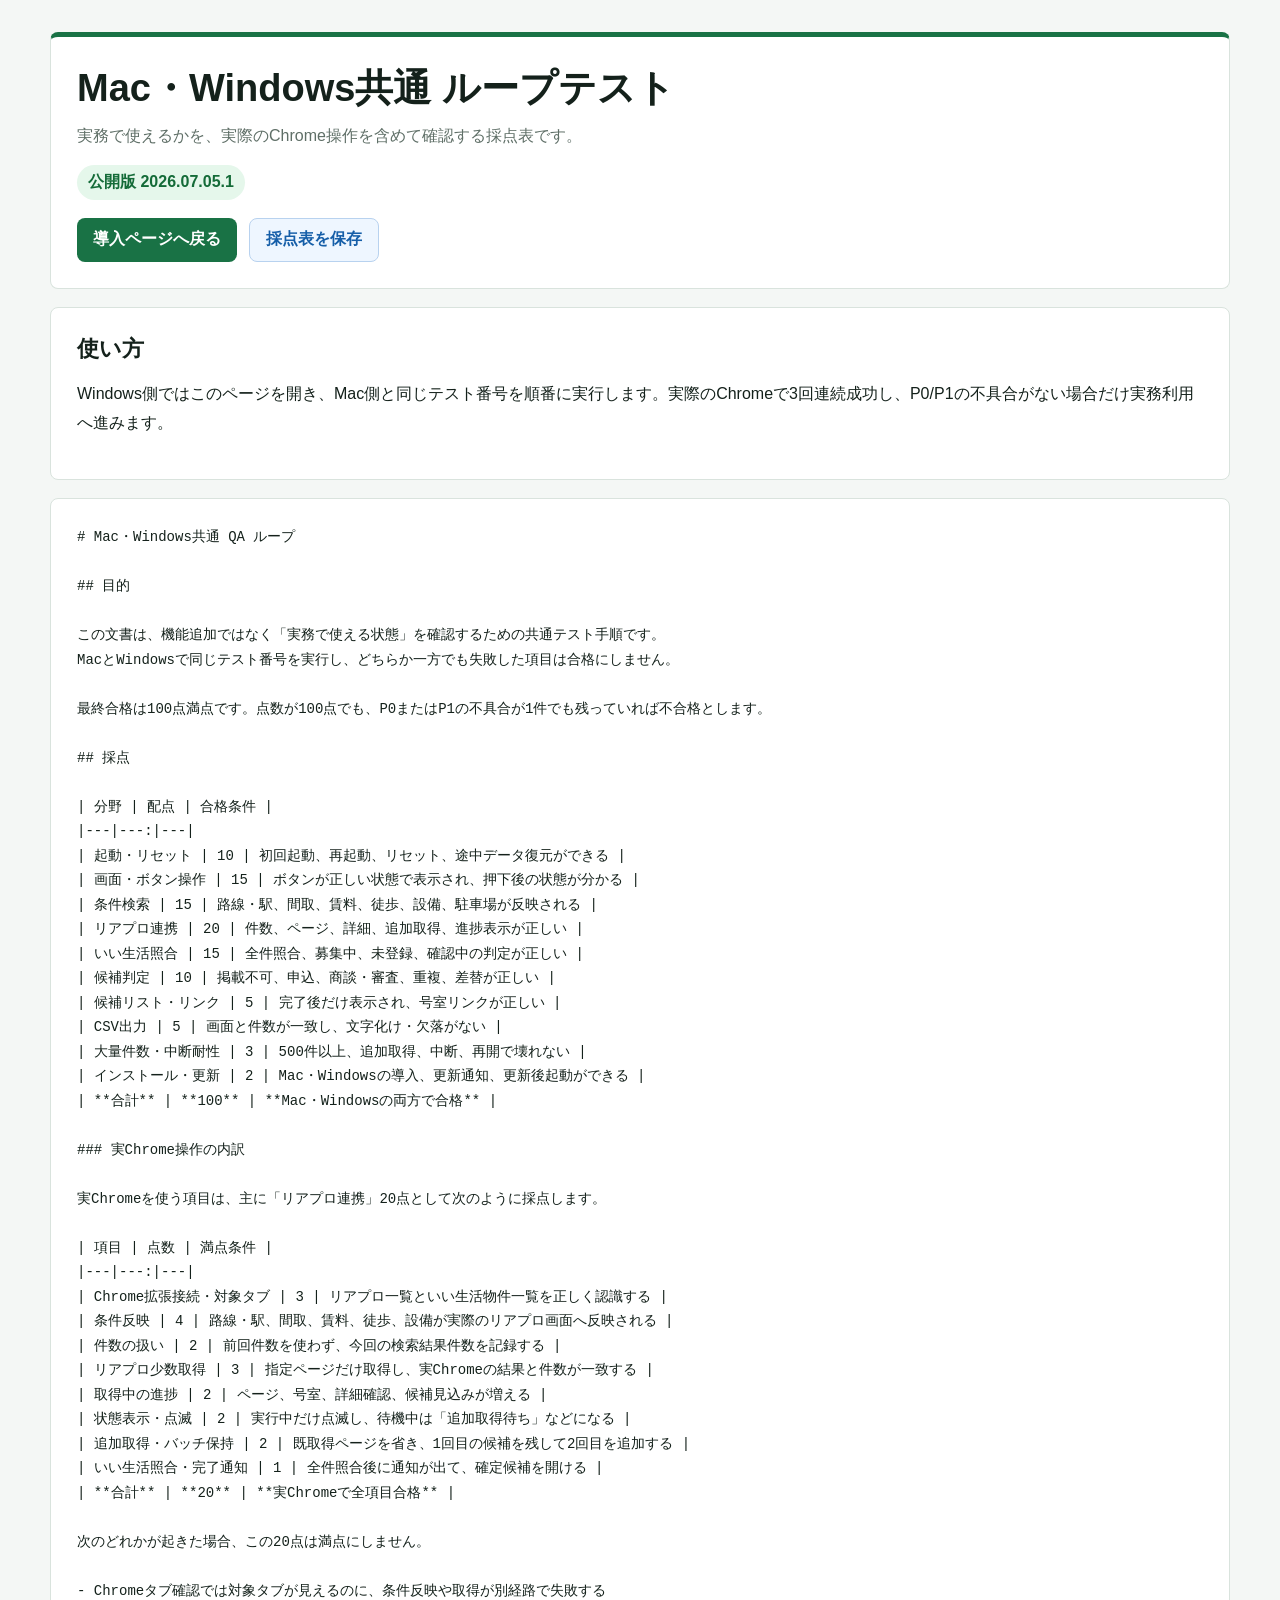
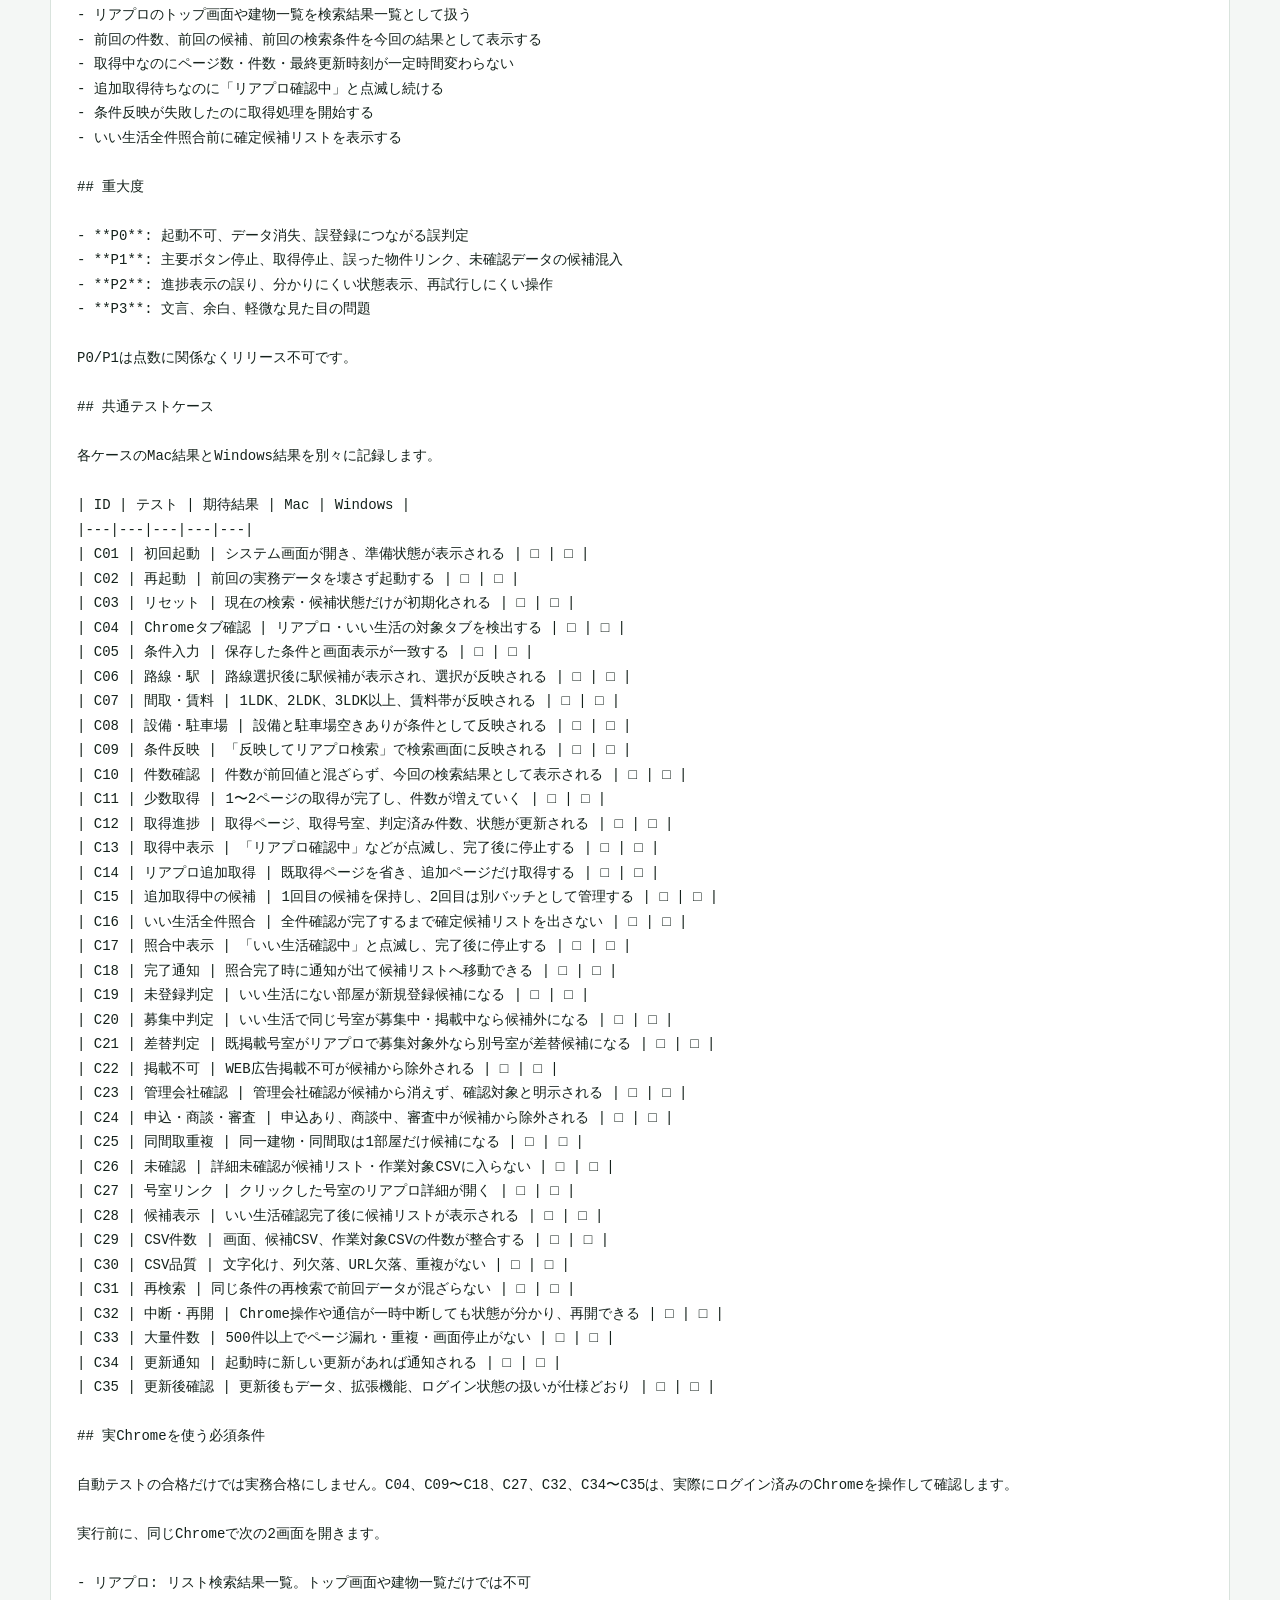
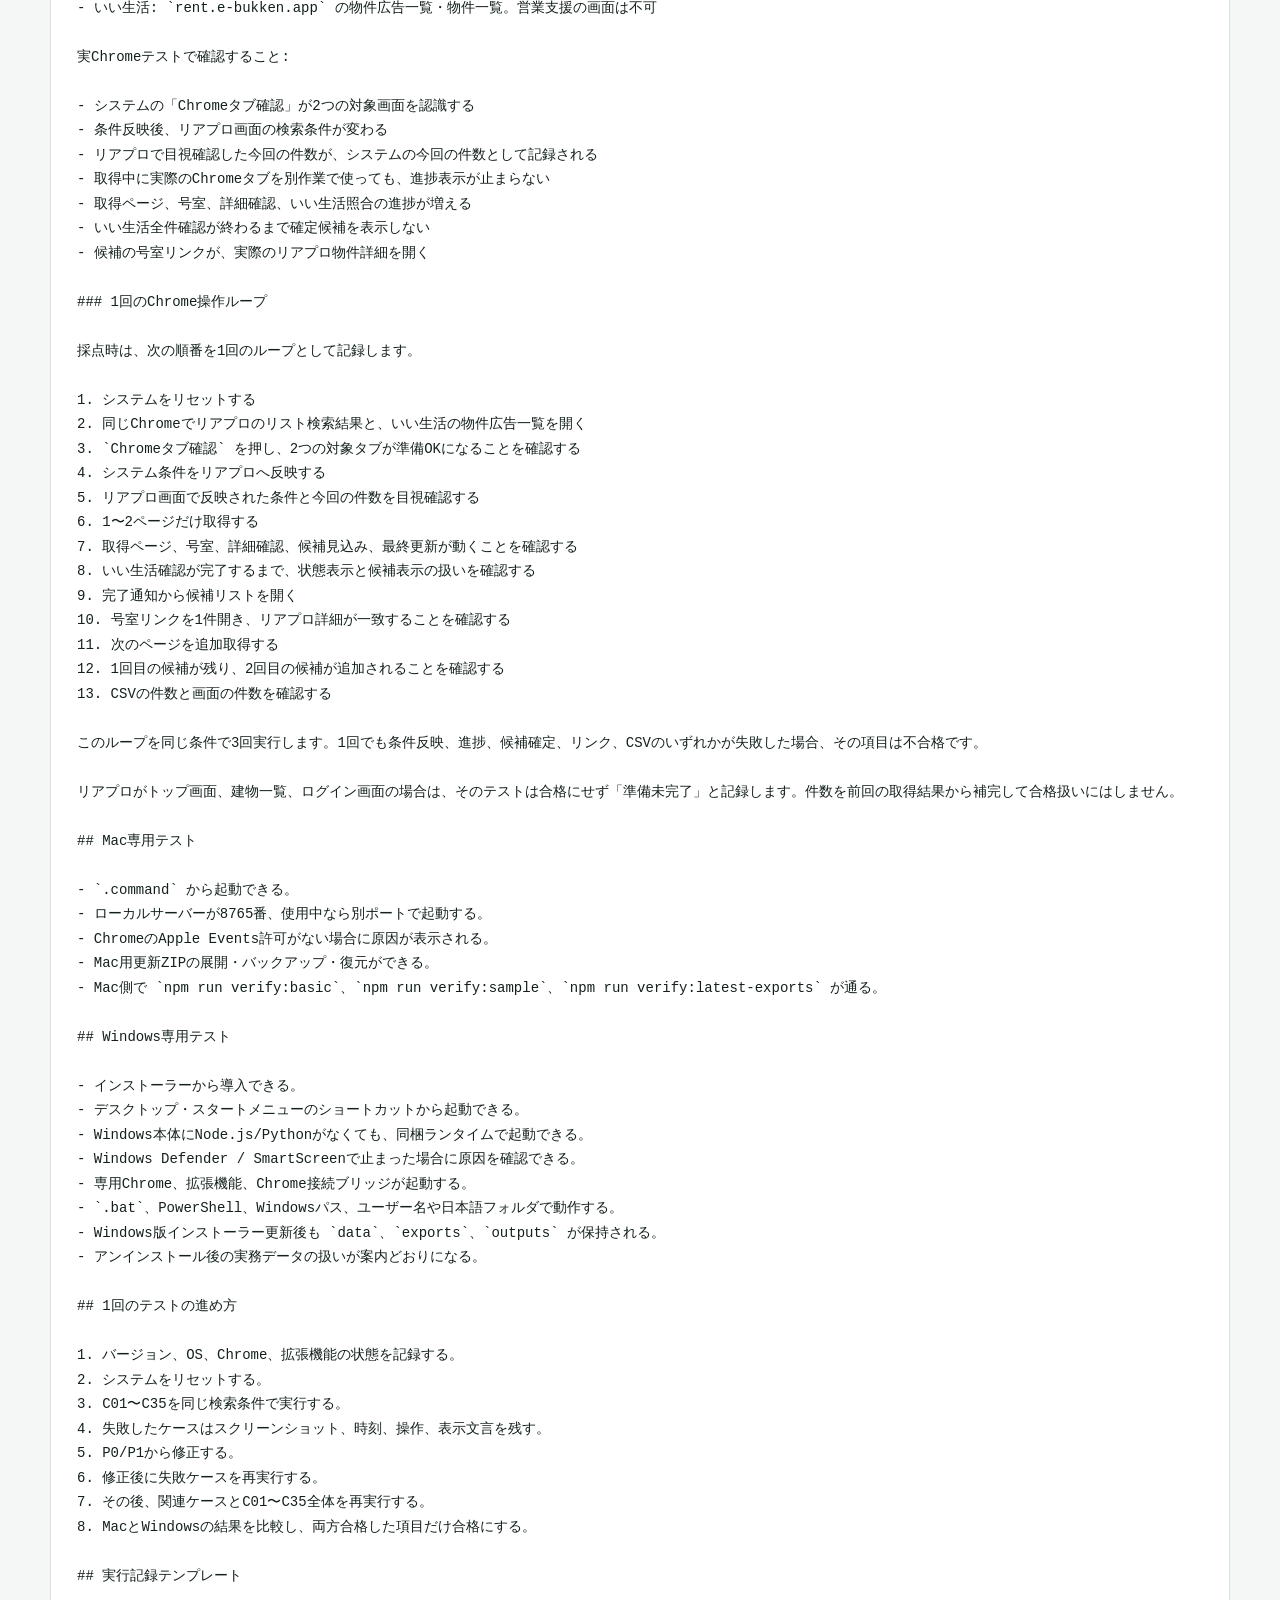
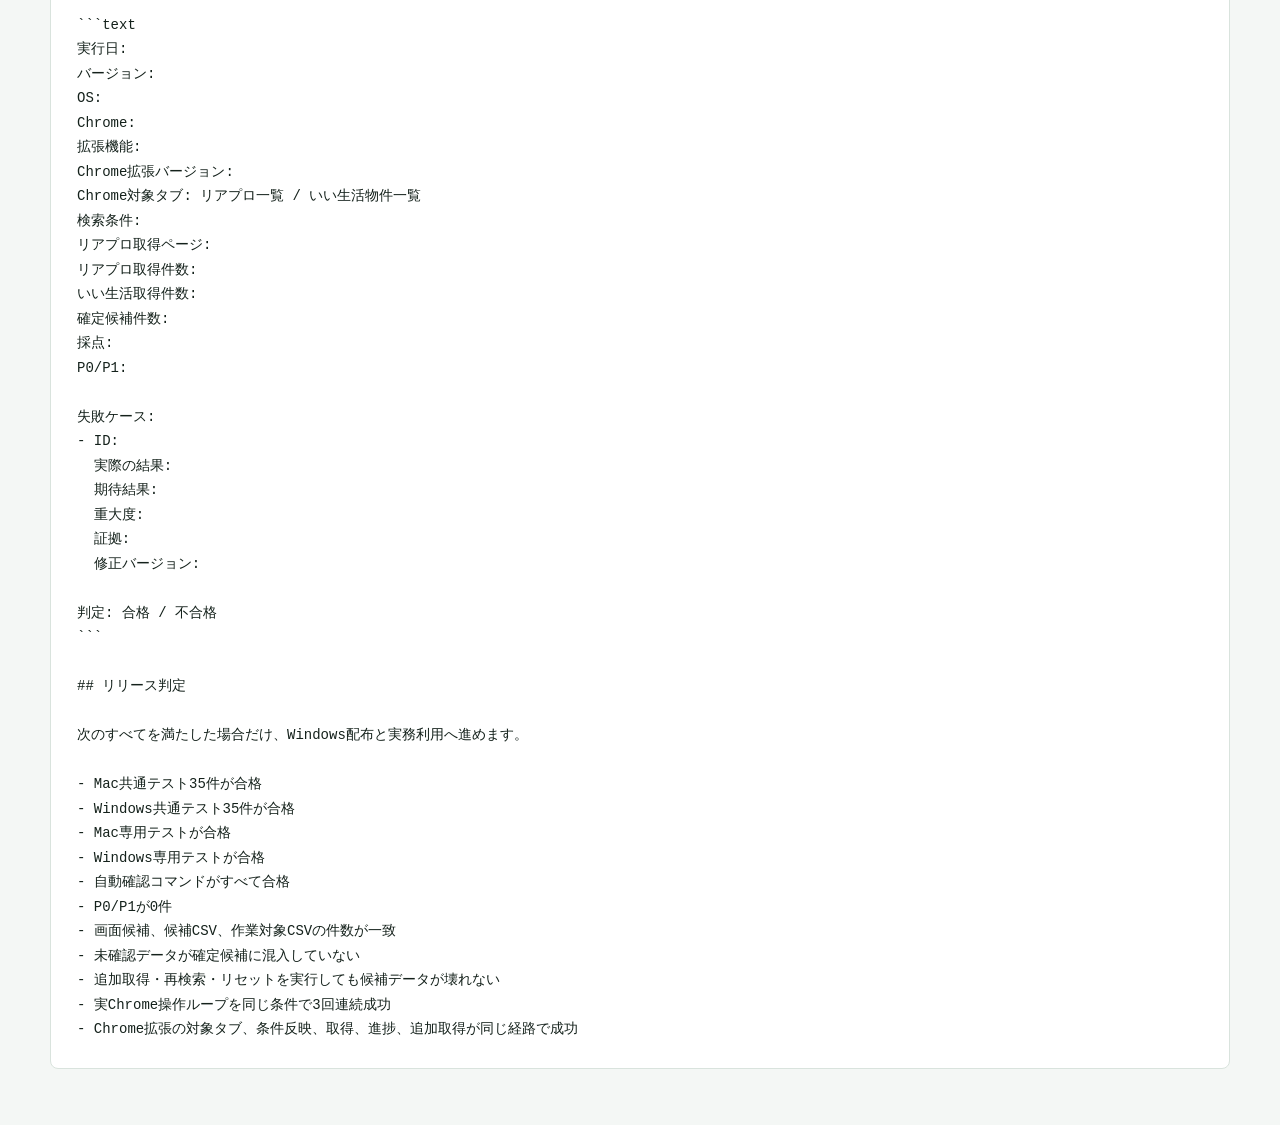
==== qa-loop.html @ 651c1146 "Publish QA loop guide for Mac and Windows" ====
<!doctype html>
<html lang="ja">
<head>
  <meta charset="utf-8">
  <meta name="viewport" content="width=device-width, initial-scale=1">
  <title>物件候補リスト作成システム ループテスト</title>
  <style>
    :root { color-scheme: light; --ink: #14211b; --muted: #5f6f67; --line: #d9e3dd; --green: #197245; --wash: #f4f7f5; }
    * { box-sizing: border-box; }
    body { margin: 0; background: var(--wash); color: var(--ink); font-family: -apple-system, BlinkMacSystemFont, "Segoe UI", sans-serif; }
    main { width: min(1180px, calc(100% - 40px)); margin: 0 auto; padding: 32px 0 56px; }
    header, section { background: #fff; border: 1px solid var(--line); border-radius: 8px; padding: 26px; }
    header { border-top: 5px solid var(--green); margin-bottom: 18px; }
    h1 { margin: 0 0 8px; font-size: clamp(26px, 4vw, 38px); }
    h2 { margin: 0 0 10px; font-size: 22px; }
    p { line-height: 1.8; }
    .lead { color: var(--muted); margin: 0; }
    .status { display: inline-block; margin-top: 14px; padding: 7px 11px; border-radius: 999px; background: #e5f7eb; color: #146b38; font-weight: 800; }
    .guide { margin-bottom: 18px; }
    pre { margin: 0; white-space: pre-wrap; overflow-wrap: anywhere; font: 14px/1.75 ui-monospace, SFMono-Regular, Menlo, Consolas, monospace; }
    .actions { display: flex; gap: 12px; flex-wrap: wrap; margin-top: 18px; }
    a { display: inline-flex; align-items: center; min-height: 44px; padding: 10px 16px; border-radius: 8px; font-weight: 800; text-decoration: none; }
    .primary { background: var(--green); color: #fff; }
    .secondary { border: 1px solid #b8d2ef; background: #eef6ff; color: #155ea8; }
    @media (max-width: 640px) { main { width: min(100% - 24px, 1180px); padding-top: 18px; } header, section { padding: 18px; } pre { font-size: 12px; } }
  </style>
</head>
<body>
  <main>
    <header>
      <h1>Mac・Windows共通 ループテスト</h1>
      <p class="lead">実務で使えるかを、実際のChrome操作を含めて確認する採点表です。</p>
      <span class="status">公開版 2026.07.05.1</span>
      <div class="actions"><a class="primary" href="index.html">導入ページへ戻る</a><a class="secondary" href="qa-loop.md">採点表を保存</a></div>
    </header>
    <section class="guide"><h2>使い方</h2><p>Windows側ではこのページを開き、Mac側と同じテスト番号を順番に実行します。実際のChromeで3回連続成功し、P0/P1の不具合がない場合だけ実務利用へ進みます。</p></section>
    <section><pre># Mac・Windows共通 QA ループ

## 目的

この文書は、機能追加ではなく「実務で使える状態」を確認するための共通テスト手順です。
MacとWindowsで同じテスト番号を実行し、どちらか一方でも失敗した項目は合格にしません。

最終合格は100点満点です。点数が100点でも、P0またはP1の不具合が1件でも残っていれば不合格とします。

## 採点

| 分野 | 配点 | 合格条件 |
|---|---:|---|
| 起動・リセット | 10 | 初回起動、再起動、リセット、途中データ復元ができる |
| 画面・ボタン操作 | 15 | ボタンが正しい状態で表示され、押下後の状態が分かる |
| 条件検索 | 15 | 路線・駅、間取、賃料、徒歩、設備、駐車場が反映される |
| リアプロ連携 | 20 | 件数、ページ、詳細、追加取得、進捗表示が正しい |
| いい生活照合 | 15 | 全件照合、募集中、未登録、確認中の判定が正しい |
| 候補判定 | 10 | 掲載不可、申込、商談・審査、重複、差替が正しい |
| 候補リスト・リンク | 5 | 完了後だけ表示され、号室リンクが正しい |
| CSV出力 | 5 | 画面と件数が一致し、文字化け・欠落がない |
| 大量件数・中断耐性 | 3 | 500件以上、追加取得、中断、再開で壊れない |
| インストール・更新 | 2 | Mac・Windowsの導入、更新通知、更新後起動ができる |
| **合計** | **100** | **Mac・Windowsの両方で合格** |

### 実Chrome操作の内訳

実Chromeを使う項目は、主に「リアプロ連携」20点として次のように採点します。

| 項目 | 点数 | 満点条件 |
|---|---:|---|
| Chrome拡張接続・対象タブ | 3 | リアプロ一覧といい生活物件一覧を正しく認識する |
| 条件反映 | 4 | 路線・駅、間取、賃料、徒歩、設備が実際のリアプロ画面へ反映される |
| 件数の扱い | 2 | 前回件数を使わず、今回の検索結果件数を記録する |
| リアプロ少数取得 | 3 | 指定ページだけ取得し、実Chromeの結果と件数が一致する |
| 取得中の進捗 | 2 | ページ、号室、詳細確認、候補見込みが増える |
| 状態表示・点滅 | 2 | 実行中だけ点滅し、待機中は「追加取得待ち」などになる |
| 追加取得・バッチ保持 | 2 | 既取得ページを省き、1回目の候補を残して2回目を追加する |
| いい生活照合・完了通知 | 1 | 全件照合後に通知が出て、確定候補を開ける |
| **合計** | **20** | **実Chromeで全項目合格** |

次のどれかが起きた場合、この20点は満点にしません。

- Chromeタブ確認では対象タブが見えるのに、条件反映や取得が別経路で失敗する
- リアプロのトップ画面や建物一覧を検索結果一覧として扱う
- 前回の件数、前回の候補、前回の検索条件を今回の結果として表示する
- 取得中なのにページ数・件数・最終更新時刻が一定時間変わらない
- 追加取得待ちなのに「リアプロ確認中」と点滅し続ける
- 条件反映が失敗したのに取得処理を開始する
- いい生活全件照合前に確定候補リストを表示する

## 重大度

- **P0**: 起動不可、データ消失、誤登録につながる誤判定
- **P1**: 主要ボタン停止、取得停止、誤った物件リンク、未確認データの候補混入
- **P2**: 進捗表示の誤り、分かりにくい状態表示、再試行しにくい操作
- **P3**: 文言、余白、軽微な見た目の問題

P0/P1は点数に関係なくリリース不可です。

## 共通テストケース

各ケースのMac結果とWindows結果を別々に記録します。

| ID | テスト | 期待結果 | Mac | Windows |
|---|---|---|---|---|
| C01 | 初回起動 | システム画面が開き、準備状態が表示される | □ | □ |
| C02 | 再起動 | 前回の実務データを壊さず起動する | □ | □ |
| C03 | リセット | 現在の検索・候補状態だけが初期化される | □ | □ |
| C04 | Chromeタブ確認 | リアプロ・いい生活の対象タブを検出する | □ | □ |
| C05 | 条件入力 | 保存した条件と画面表示が一致する | □ | □ |
| C06 | 路線・駅 | 路線選択後に駅候補が表示され、選択が反映される | □ | □ |
| C07 | 間取・賃料 | 1LDK、2LDK、3LDK以上、賃料帯が反映される | □ | □ |
| C08 | 設備・駐車場 | 設備と駐車場空きありが条件として反映される | □ | □ |
| C09 | 条件反映 | 「反映してリアプロ検索」で検索画面に反映される | □ | □ |
| C10 | 件数確認 | 件数が前回値と混ざらず、今回の検索結果として表示される | □ | □ |
| C11 | 少数取得 | 1〜2ページの取得が完了し、件数が増えていく | □ | □ |
| C12 | 取得進捗 | 取得ページ、取得号室、判定済み件数、状態が更新される | □ | □ |
| C13 | 取得中表示 | 「リアプロ確認中」などが点滅し、完了後に停止する | □ | □ |
| C14 | リアプロ追加取得 | 既取得ページを省き、追加ページだけ取得する | □ | □ |
| C15 | 追加取得中の候補 | 1回目の候補を保持し、2回目は別バッチとして管理する | □ | □ |
| C16 | いい生活全件照合 | 全件確認が完了するまで確定候補リストを出さない | □ | □ |
| C17 | 照合中表示 | 「いい生活確認中」と点滅し、完了後に停止する | □ | □ |
| C18 | 完了通知 | 照合完了時に通知が出て候補リストへ移動できる | □ | □ |
| C19 | 未登録判定 | いい生活にない部屋が新規登録候補になる | □ | □ |
| C20 | 募集中判定 | いい生活で同じ号室が募集中・掲載中なら候補外になる | □ | □ |
| C21 | 差替判定 | 既掲載号室がリアプロで募集対象外なら別号室が差替候補になる | □ | □ |
| C22 | 掲載不可 | WEB広告掲載不可が候補から除外される | □ | □ |
| C23 | 管理会社確認 | 管理会社確認が候補から消えず、確認対象と明示される | □ | □ |
| C24 | 申込・商談・審査 | 申込あり、商談中、審査中が候補から除外される | □ | □ |
| C25 | 同間取重複 | 同一建物・同間取は1部屋だけ候補になる | □ | □ |
| C26 | 未確認 | 詳細未確認が候補リスト・作業対象CSVに入らない | □ | □ |
| C27 | 号室リンク | クリックした号室のリアプロ詳細が開く | □ | □ |
| C28 | 候補表示 | いい生活確認完了後に候補リストが表示される | □ | □ |
| C29 | CSV件数 | 画面、候補CSV、作業対象CSVの件数が整合する | □ | □ |
| C30 | CSV品質 | 文字化け、列欠落、URL欠落、重複がない | □ | □ |
| C31 | 再検索 | 同じ条件の再検索で前回データが混ざらない | □ | □ |
| C32 | 中断・再開 | Chrome操作や通信が一時中断しても状態が分かり、再開できる | □ | □ |
| C33 | 大量件数 | 500件以上でページ漏れ・重複・画面停止がない | □ | □ |
| C34 | 更新通知 | 起動時に新しい更新があれば通知される | □ | □ |
| C35 | 更新後確認 | 更新後もデータ、拡張機能、ログイン状態の扱いが仕様どおり | □ | □ |

## 実Chromeを使う必須条件

自動テストの合格だけでは実務合格にしません。C04、C09〜C18、C27、C32、C34〜C35は、実際にログイン済みのChromeを操作して確認します。

実行前に、同じChromeで次の2画面を開きます。

- リアプロ: リスト検索結果一覧。トップ画面や建物一覧だけでは不可
- いい生活: `rent.e-bukken.app` の物件広告一覧・物件一覧。営業支援の画面は不可

実Chromeテストで確認すること:

- システムの「Chromeタブ確認」が2つの対象画面を認識する
- 条件反映後、リアプロ画面の検索条件が変わる
- リアプロで目視確認した今回の件数が、システムの今回の件数として記録される
- 取得中に実際のChromeタブを別作業で使っても、進捗表示が止まらない
- 取得ページ、号室、詳細確認、いい生活照合の進捗が増える
- いい生活全件確認が終わるまで確定候補を表示しない
- 候補の号室リンクが、実際のリアプロ物件詳細を開く

### 1回のChrome操作ループ

採点時は、次の順番を1回のループとして記録します。

1. システムをリセットする
2. 同じChromeでリアプロのリスト検索結果と、いい生活の物件広告一覧を開く
3. `Chromeタブ確認` を押し、2つの対象タブが準備OKになることを確認する
4. システム条件をリアプロへ反映する
5. リアプロ画面で反映された条件と今回の件数を目視確認する
6. 1〜2ページだけ取得する
7. 取得ページ、号室、詳細確認、候補見込み、最終更新が動くことを確認する
8. いい生活確認が完了するまで、状態表示と候補表示の扱いを確認する
9. 完了通知から候補リストを開く
10. 号室リンクを1件開き、リアプロ詳細が一致することを確認する
11. 次のページを追加取得する
12. 1回目の候補が残り、2回目の候補が追加されることを確認する
13. CSVの件数と画面の件数を確認する

このループを同じ条件で3回実行します。1回でも条件反映、進捗、候補確定、リンク、CSVのいずれかが失敗した場合、その項目は不合格です。

リアプロがトップ画面、建物一覧、ログイン画面の場合は、そのテストは合格にせず「準備未完了」と記録します。件数を前回の取得結果から補完して合格扱いにはしません。

## Mac専用テスト

- `.command` から起動できる。
- ローカルサーバーが8765番、使用中なら別ポートで起動する。
- ChromeのApple Events許可がない場合に原因が表示される。
- Mac用更新ZIPの展開・バックアップ・復元ができる。
- Mac側で `npm run verify:basic`、`npm run verify:sample`、`npm run verify:latest-exports` が通る。

## Windows専用テスト

- インストーラーから導入できる。
- デスクトップ・スタートメニューのショートカットから起動できる。
- Windows本体にNode.js/Pythonがなくても、同梱ランタイムで起動できる。
- Windows Defender / SmartScreenで止まった場合に原因を確認できる。
- 専用Chrome、拡張機能、Chrome接続ブリッジが起動する。
- `.bat`、PowerShell、Windowsパス、ユーザー名や日本語フォルダで動作する。
- Windows版インストーラー更新後も `data`、`exports`、`outputs` が保持される。
- アンインストール後の実務データの扱いが案内どおりになる。

## 1回のテストの進め方

1. バージョン、OS、Chrome、拡張機能の状態を記録する。
2. システムをリセットする。
3. C01〜C35を同じ検索条件で実行する。
4. 失敗したケースはスクリーンショット、時刻、操作、表示文言を残す。
5. P0/P1から修正する。
6. 修正後に失敗ケースを再実行する。
7. その後、関連ケースとC01〜C35全体を再実行する。
8. MacとWindowsの結果を比較し、両方合格した項目だけ合格にする。

## 実行記録テンプレート

```text
実行日:
バージョン:
OS:
Chrome:
拡張機能:
Chrome拡張バージョン:
Chrome対象タブ: リアプロ一覧 / いい生活物件一覧
検索条件:
リアプロ取得ページ:
リアプロ取得件数:
いい生活取得件数:
確定候補件数:
採点:
P0/P1:

失敗ケース:
- ID:
  実際の結果:
  期待結果:
  重大度:
  証拠:
  修正バージョン:

判定: 合格 / 不合格
```

## リリース判定

次のすべてを満たした場合だけ、Windows配布と実務利用へ進めます。

- Mac共通テスト35件が合格
- Windows共通テスト35件が合格
- Mac専用テストが合格
- Windows専用テストが合格
- 自動確認コマンドがすべて合格
- P0/P1が0件
- 画面候補、候補CSV、作業対象CSVの件数が一致
- 未確認データが確定候補に混入していない
- 追加取得・再検索・リセットを実行しても候補データが壊れない
- 実Chrome操作ループを同じ条件で3回連続成功
- Chrome拡張の対象タブ、条件反映、取得、進捗、追加取得が同じ経路で成功
</pre></section>
  </main>
</body>
</html>
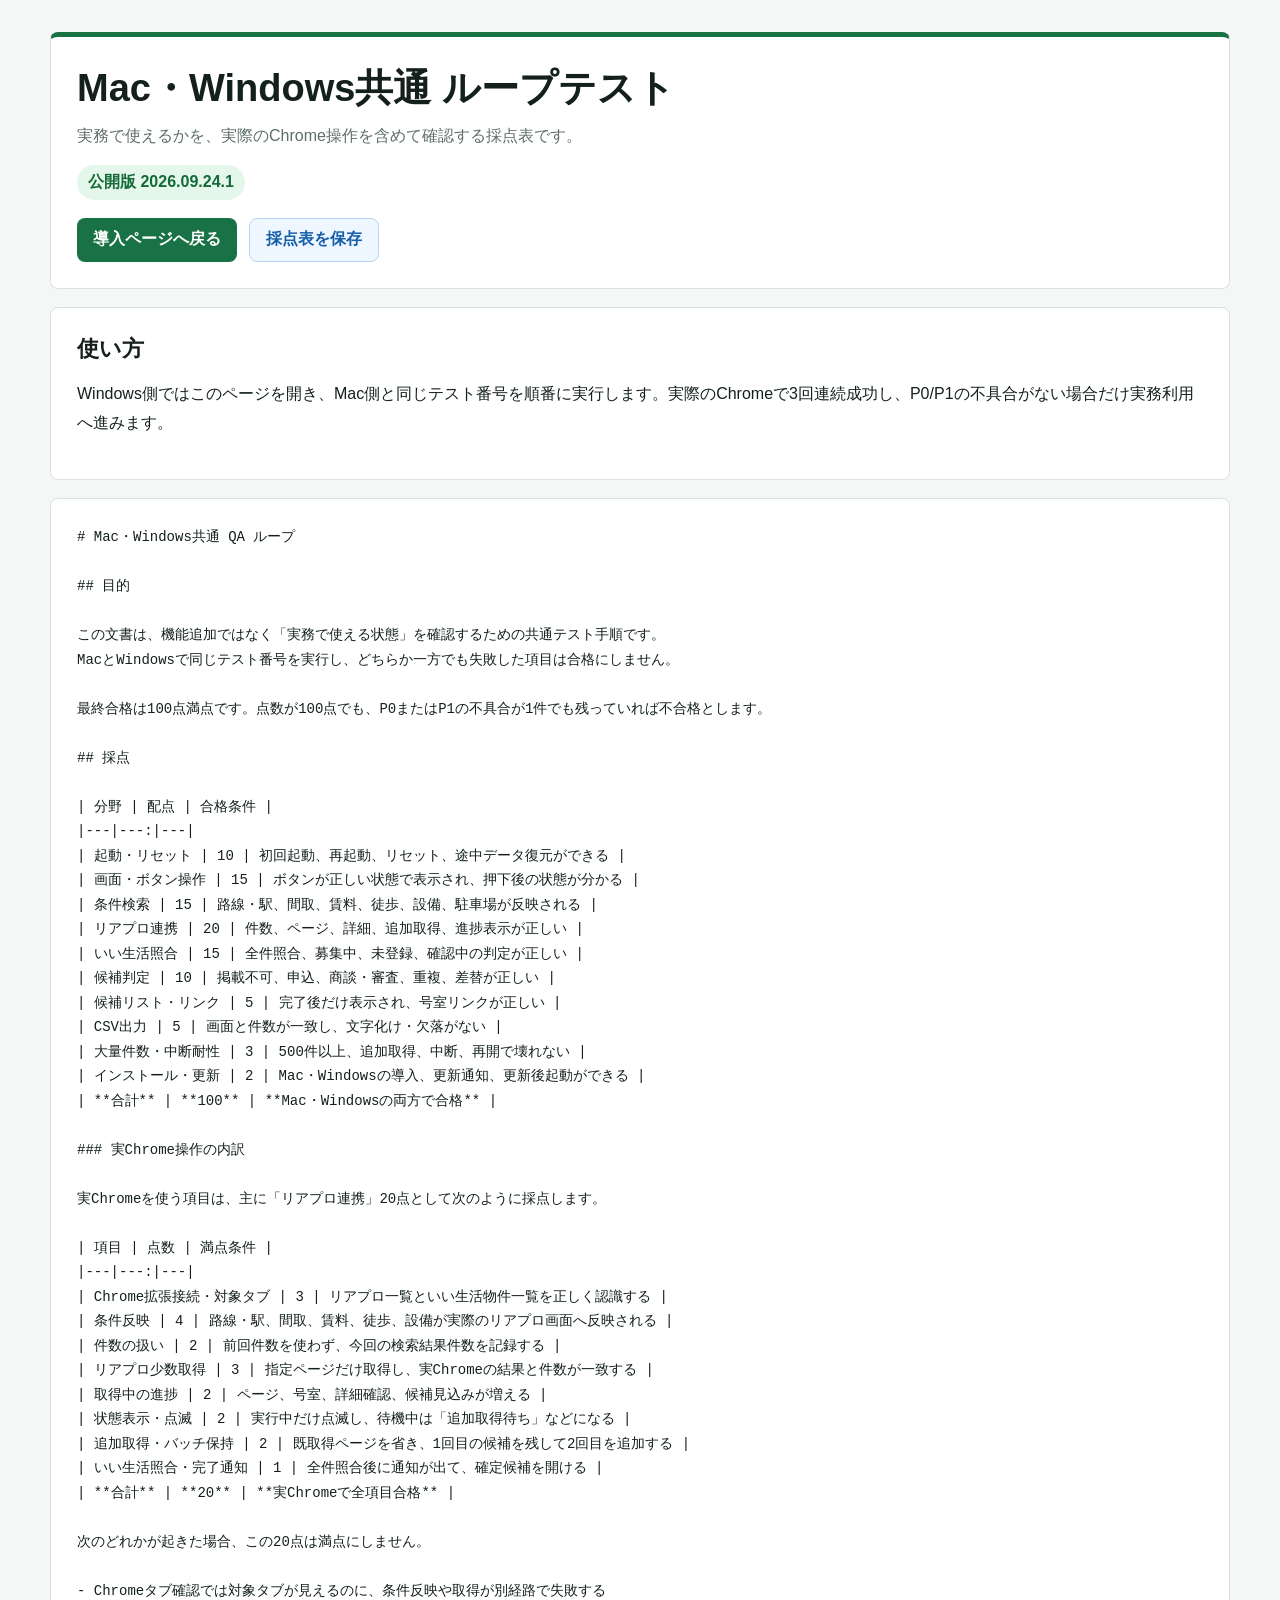
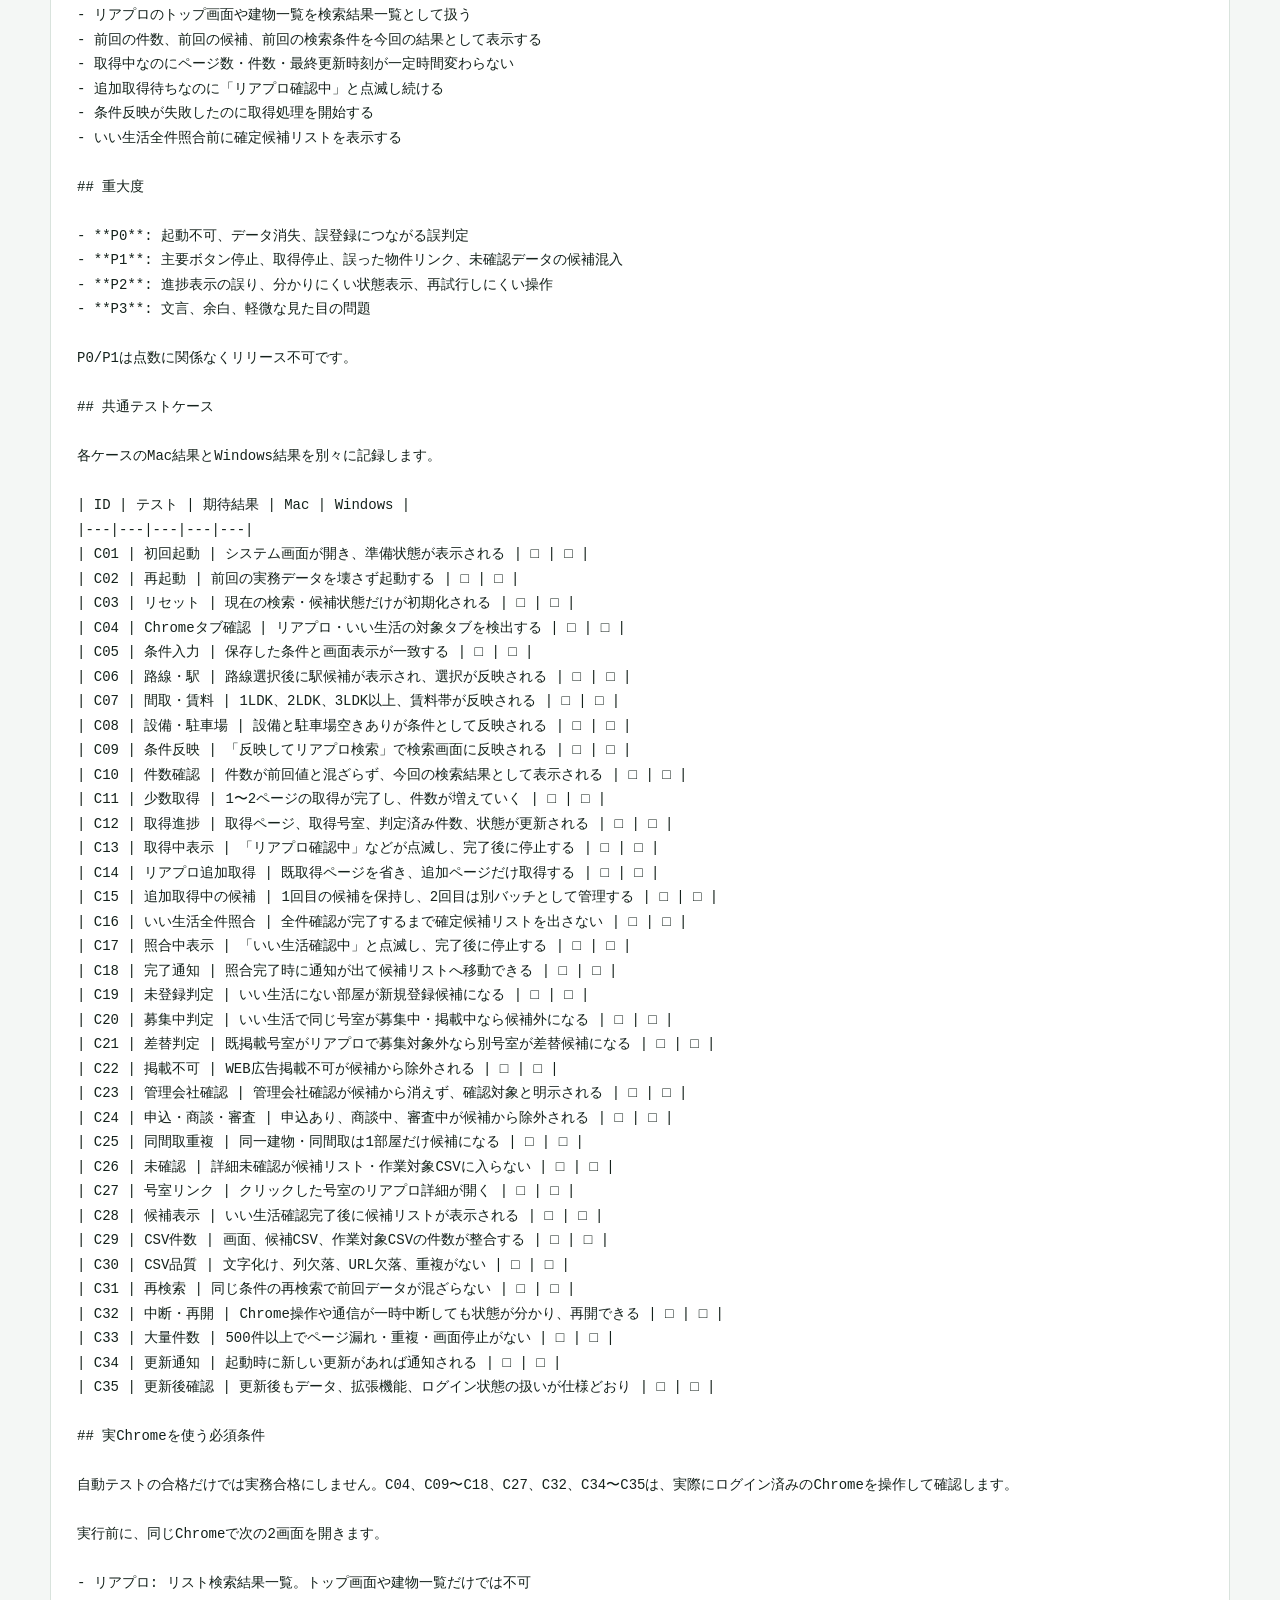
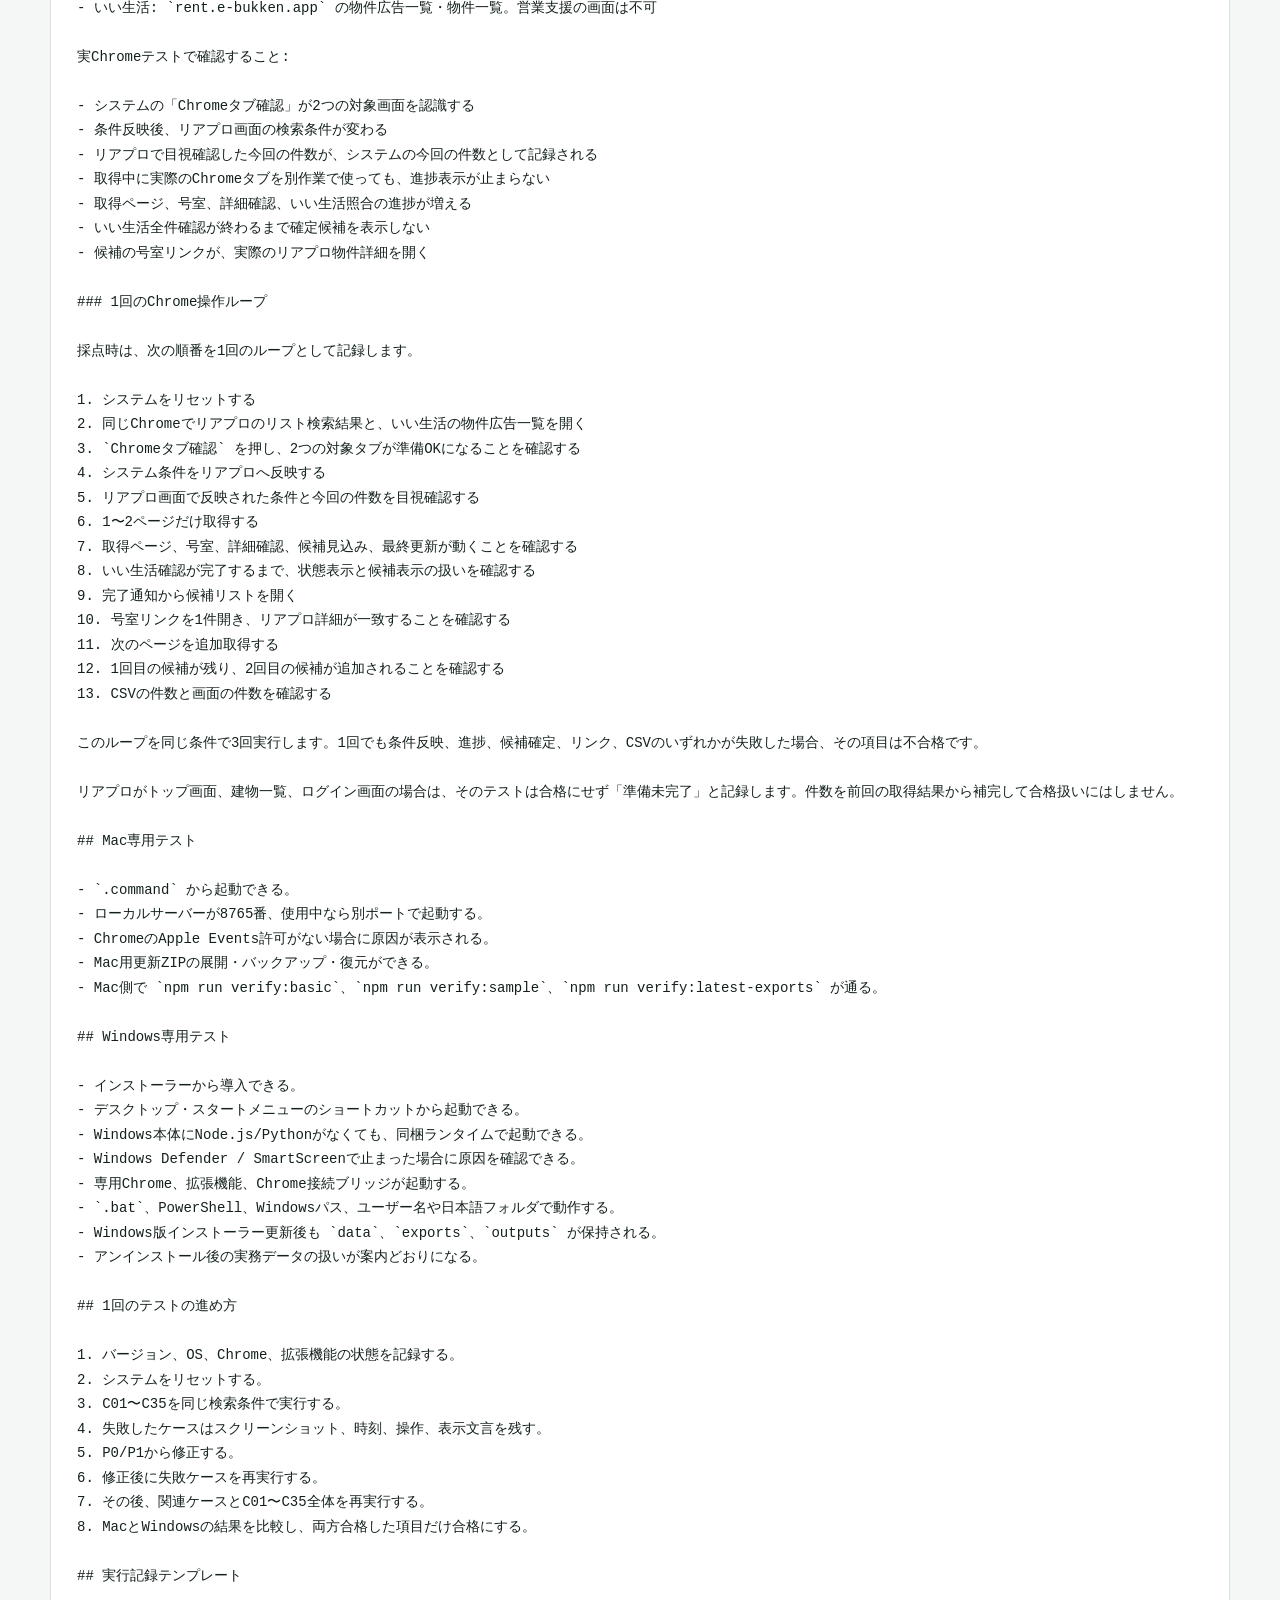
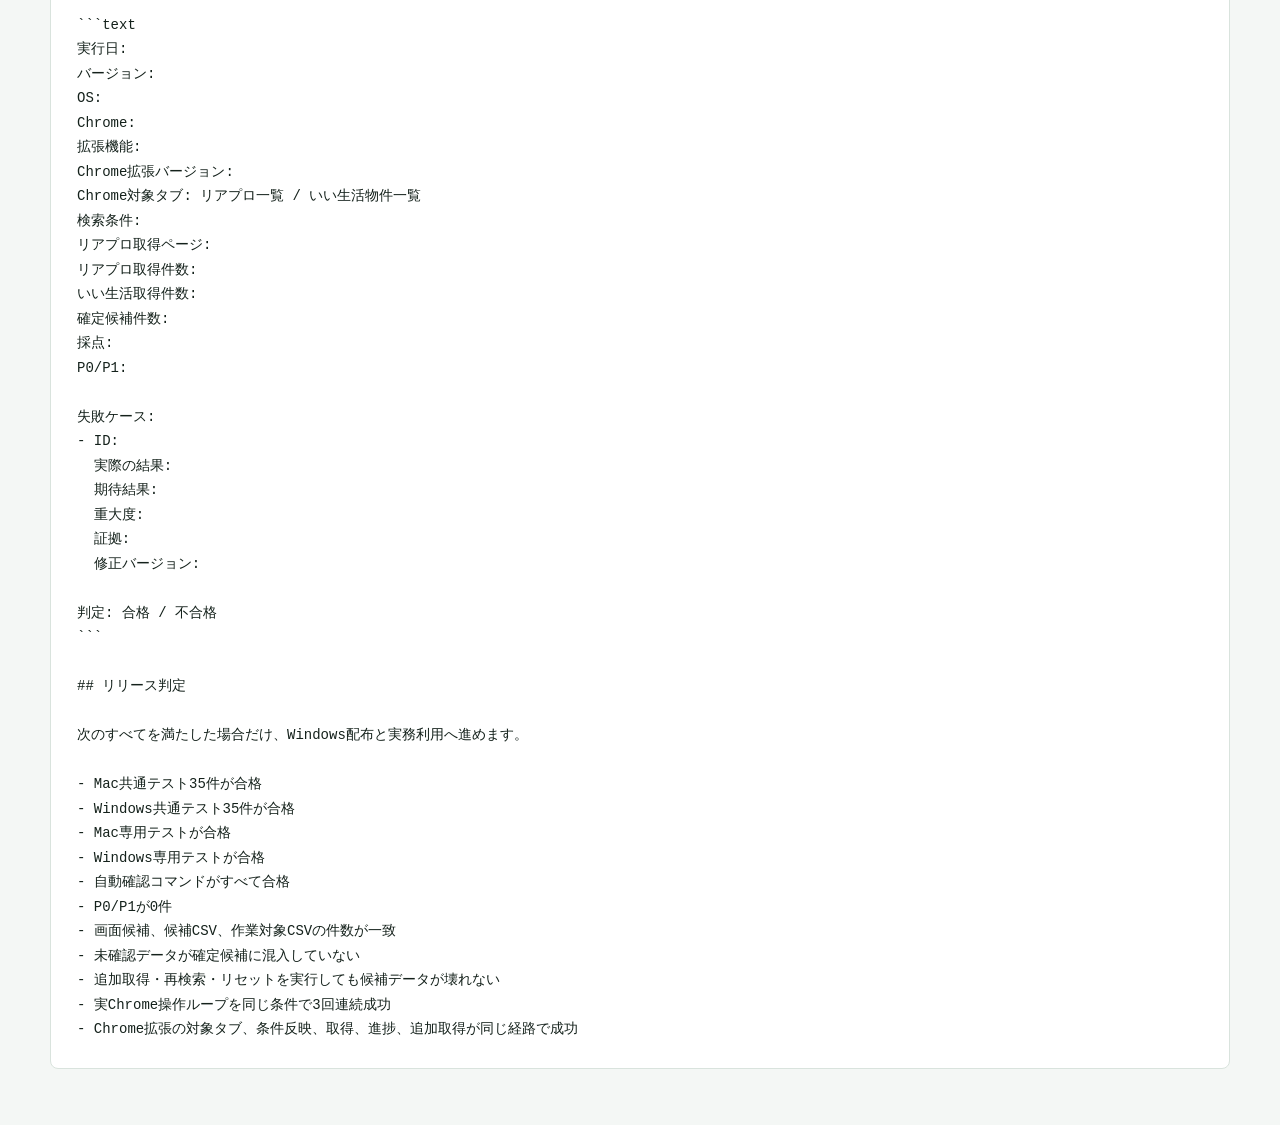
==== commit b889cef8: "Publish PropertyListAutomation 2026.09.24.1" ====
--- a/qa-loop.html
+++ b/qa-loop.html
@@ -30,7 +30,7 @@
     <header>
       <h1>Mac・Windows共通 ループテスト</h1>
       <p class="lead">実務で使えるかを、実際のChrome操作を含めて確認する採点表です。</p>
-      <span class="status">公開版 2026.07.05.1</span>
+      <span class="status">公開版 2026.09.24.1</span>
       <div class="actions"><a class="primary" href="index.html">導入ページへ戻る</a><a class="secondary" href="qa-loop.md">採点表を保存</a></div>
     </header>
     <section class="guide"><h2>使い方</h2><p>Windows側ではこのページを開き、Mac側と同じテスト番号を順番に実行します。実際のChromeで3回連続成功し、P0/P1の不具合がない場合だけ実務利用へ進みます。</p></section>
